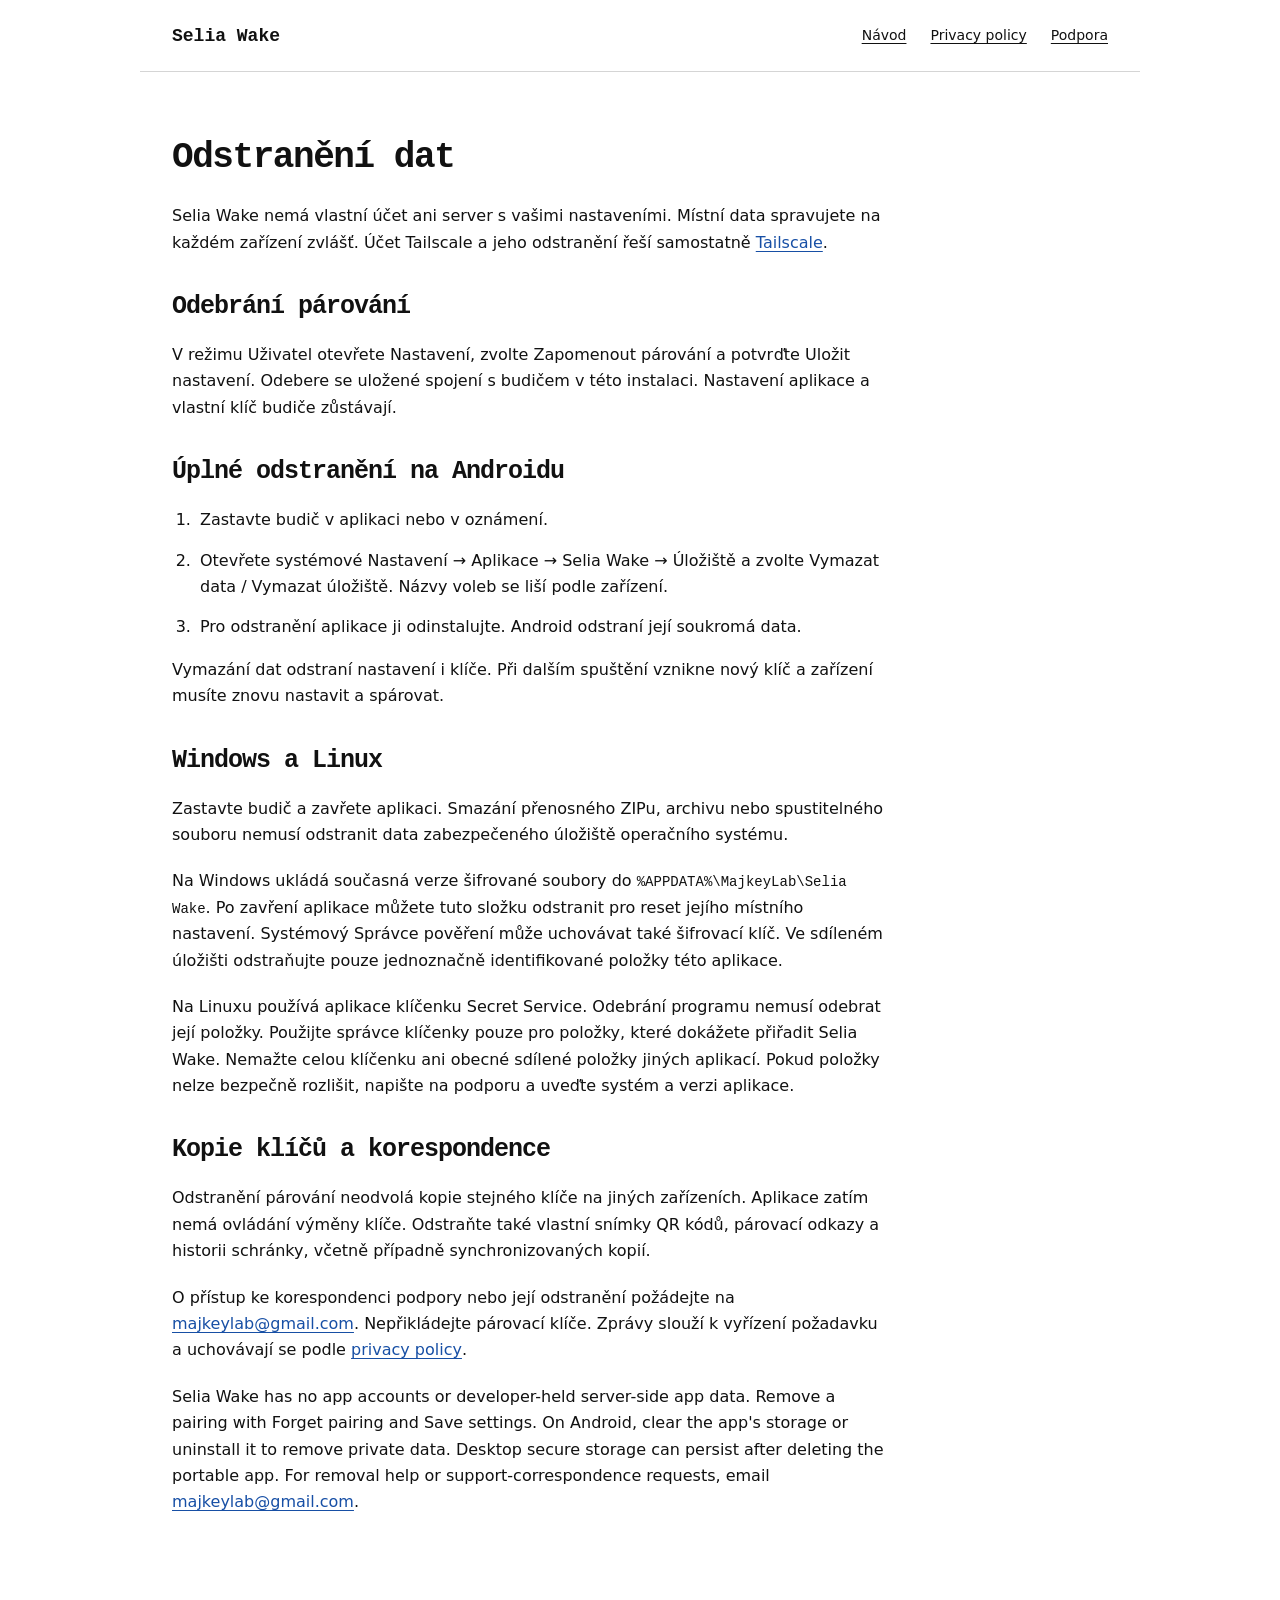
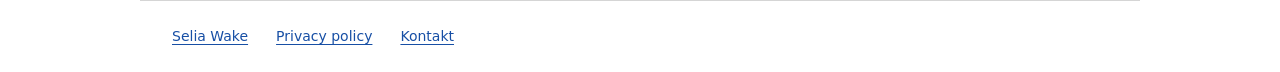
==== docs/delete-data.html @ 766b00bb "docs: add WoWLAN guide and public support site" ====
<!doctype html>
<html lang="cs">
<head><meta charset="utf-8"><meta name="viewport" content="width=device-width,initial-scale=1"><meta name="description" content="Jak odstranit párování a místní data Selia Wake. Android, Windows, Linux a kontakt pro soukromé žádosti."><title>Odstranění dat — Selia Wake</title><link rel="stylesheet" href="site.css"></head>
<body>
  <a class="skip" href="#main">Přeskočit na obsah</a>
  <header><a class="brand" href="index.html">Selia Wake</a><nav aria-label="Hlavní navigace"><a href="setup.html">Návod</a><a href="privacy.html" lang="en">Privacy policy</a><a href="support.html">Podpora</a></nav></header>
  <main id="main" class="policy">
    <h1>Odstranění dat</h1>
    <p>Selia Wake nemá vlastní účet ani server s vašimi nastaveními. Místní data spravujete na každém zařízení zvlášť. Účet Tailscale a jeho odstranění řeší samostatně <a href="https://tailscale.com/contact/support">Tailscale</a>.</p>
    <h2>Odebrání párování</h2>
    <p>V režimu Uživatel otevřete Nastavení, zvolte Zapomenout párování a potvrďte Uložit nastavení. Odebere se uložené spojení s budičem v této instalaci. Nastavení aplikace a vlastní klíč budiče zůstávají.</p>
    <h2>Úplné odstranění na Androidu</h2>
    <ol><li>Zastavte budič v aplikaci nebo v oznámení.</li><li>Otevřete systémové Nastavení → Aplikace → Selia Wake → Úložiště a zvolte Vymazat data / Vymazat úložiště. Názvy voleb se liší podle zařízení.</li><li>Pro odstranění aplikace ji odinstalujte. Android odstraní její soukromá data.</li></ol>
    <p>Vymazání dat odstraní nastavení i klíče. Při dalším spuštění vznikne nový klíč a zařízení musíte znovu nastavit a spárovat.</p>
    <h2>Windows a Linux</h2>
    <p>Zastavte budič a zavřete aplikaci. Smazání přenosného ZIPu, archivu nebo spustitelného souboru nemusí odstranit data zabezpečeného úložiště operačního systému.</p>
    <p>Na Windows ukládá současná verze šifrované soubory do <code>%APPDATA%\MajkeyLab\Selia Wake</code>. Po zavření aplikace můžete tuto složku odstranit pro reset jejího místního nastavení. Systémový Správce pověření může uchovávat také šifrovací klíč. Ve sdíleném úložišti odstraňujte pouze jednoznačně identifikované položky této aplikace.</p>
    <p>Na Linuxu používá aplikace klíčenku Secret Service. Odebrání programu nemusí odebrat její položky. Použijte správce klíčenky pouze pro položky, které dokážete přiřadit Selia Wake. Nemažte celou klíčenku ani obecné sdílené položky jiných aplikací. Pokud položky nelze bezpečně rozlišit, napište na podporu a uveďte systém a verzi aplikace.</p>
    <h2>Kopie klíčů a korespondence</h2>
    <p>Odstranění párování neodvolá kopie stejného klíče na jiných zařízeních. Aplikace zatím nemá ovládání výměny klíče. Odstraňte také vlastní snímky QR kódů, párovací odkazy a historii schránky, včetně případně synchronizovaných kopií.</p>
    <p>O přístup ke korespondenci podpory nebo její odstranění požádejte na <a href="mailto:majkeylab@gmail.com">majkeylab@gmail.com</a>. Nepřikládejte párovací klíče. Zprávy slouží k vyřízení požadavku a uchovávají se podle <a href="privacy.html" lang="en">privacy policy</a>.</p>
    <p lang="en">Selia Wake has no app accounts or developer-held server-side app data. Remove a pairing with Forget pairing and Save settings. On Android, clear the app's storage or uninstall it to remove private data. Desktop secure storage can persist after deleting the portable app. For removal help or support-correspondence requests, email <a href="mailto:majkeylab@gmail.com">majkeylab@gmail.com</a>.</p>
  </main>
  <footer><a href="index.html">Selia Wake</a><a href="privacy.html" lang="en">Privacy policy</a><a href="support.html">Kontakt</a></footer>
</body>
</html>
---- docs/site.css ----
:root{color-scheme:light dark;--paper:#fff;--ink:#111;--muted:#555;--line:#d5d5d5;--soft:#f4f4f4;--link:#174fa5;font-family:system-ui,sans-serif;line-height:1.65;color:var(--ink);background:var(--paper)}
*{box-sizing:border-box}body{margin:0}a{color:var(--link);text-underline-offset:.2em}a:hover{text-decoration-thickness:2px}a:focus-visible,summary:focus-visible{outline:3px solid var(--link);outline-offset:5px}
.skip{position:absolute;top:-100px;left:16px;background:var(--paper);padding:12px;z-index:2}.skip:focus{top:12px}
header,main,footer{max-width:1000px;margin:auto;padding:24px 32px}header{display:flex;align-items:center;justify-content:space-between;gap:20px;border-bottom:1px solid var(--line)}
.brand{display:inline-flex;align-items:center;gap:10px;color:var(--ink);font:700 18px ui-monospace,Consolas,monospace;text-decoration:none;white-space:nowrap}.brand svg{width:24px;height:24px}
nav{display:flex;flex-wrap:wrap;gap:8px 24px;font-size:14px}nav a{color:var(--ink)}nav a[aria-current=page]{font-weight:700}
main{padding-top:64px;padding-bottom:64px}h1,h2,h3{line-height:1.2;font-family:ui-monospace,Consolas,monospace;letter-spacing:-.04em}h1{font-size:clamp(32px,5.5vw,56px);max-width:18ch;margin:0 0 24px}h2{font-size:25px;margin:0 0 20px}h3{font-size:18px;margin:0 0 12px}
p,li{max-width:70ch}p{margin:0 0 20px}.intro{font-size:20px;max-width:56ch}.meta{font-size:14px;color:var(--muted)}
.actions{display:flex;flex-wrap:wrap;gap:12px;margin:28px 0 16px}.button{display:inline-flex;align-items:center;justify-content:center;min-height:48px;padding:10px 22px;border:1px solid var(--ink);font-weight:600;color:var(--paper);background:var(--ink);text-decoration:none;text-align:center}.button.secondary{color:var(--ink);background:var(--paper)}.button:hover{opacity:.8}
section{margin-top:56px;padding-top:32px;border-top:1px solid var(--line);scroll-margin-top:24px}.roles{display:grid;grid-template-columns:1fr 1fr;gap:40px}.roles p{margin-bottom:0}
.notice{padding:16px 20px;border-left:3px solid var(--ink);background:var(--soft);margin:24px 0}.notice p:last-child{margin-bottom:0}ol,ul{padding-left:24px}li{margin-bottom:14px;padding-left:4px}
code{font:14px/1.6 ui-monospace,Consolas,monospace;overflow-wrap:anywhere}pre{overflow-x:auto;padding:16px 20px;background:var(--soft);border:1px solid var(--line);max-width:100%;white-space:pre}pre code{overflow-wrap:normal}
table{width:100%;border-collapse:collapse;font-size:15px;margin:24px 0}th,td{text-align:left;padding:12px 10px;border-bottom:1px solid var(--line);vertical-align:top}th:first-child,td:first-child{padding-left:0}
details{padding:16px 0;border-bottom:1px solid var(--line)}summary{cursor:pointer;font-weight:600}details p{margin:16px 0 0}
footer{border-top:1px solid var(--line);display:flex;flex-wrap:wrap;gap:12px 28px;font-size:14px;color:var(--muted)}footer p{margin:0}.policy h1{font-size:36px;max-width:none}.policy h2{margin-top:36px}
@media(prefers-color-scheme:dark){:root{--paper:#111;--ink:#f5f5f5;--muted:#b3b3b3;--line:#444;--soft:#1e1e1e;--link:#9ec5ff}}
@media(max-width:620px){header,main,footer{padding-left:20px;padding-right:20px}header{align-items:flex-start;flex-direction:column;gap:16px}nav{gap:8px 18px}main{padding-top:40px;padding-bottom:40px}.roles{grid-template-columns:1fr;gap:28px}.intro{font-size:18px}.actions{flex-direction:column}.button{width:100%}h2{font-size:22px}section{margin-top:40px}.policy h1{font-size:30px}th,td{padding:10px 6px}}
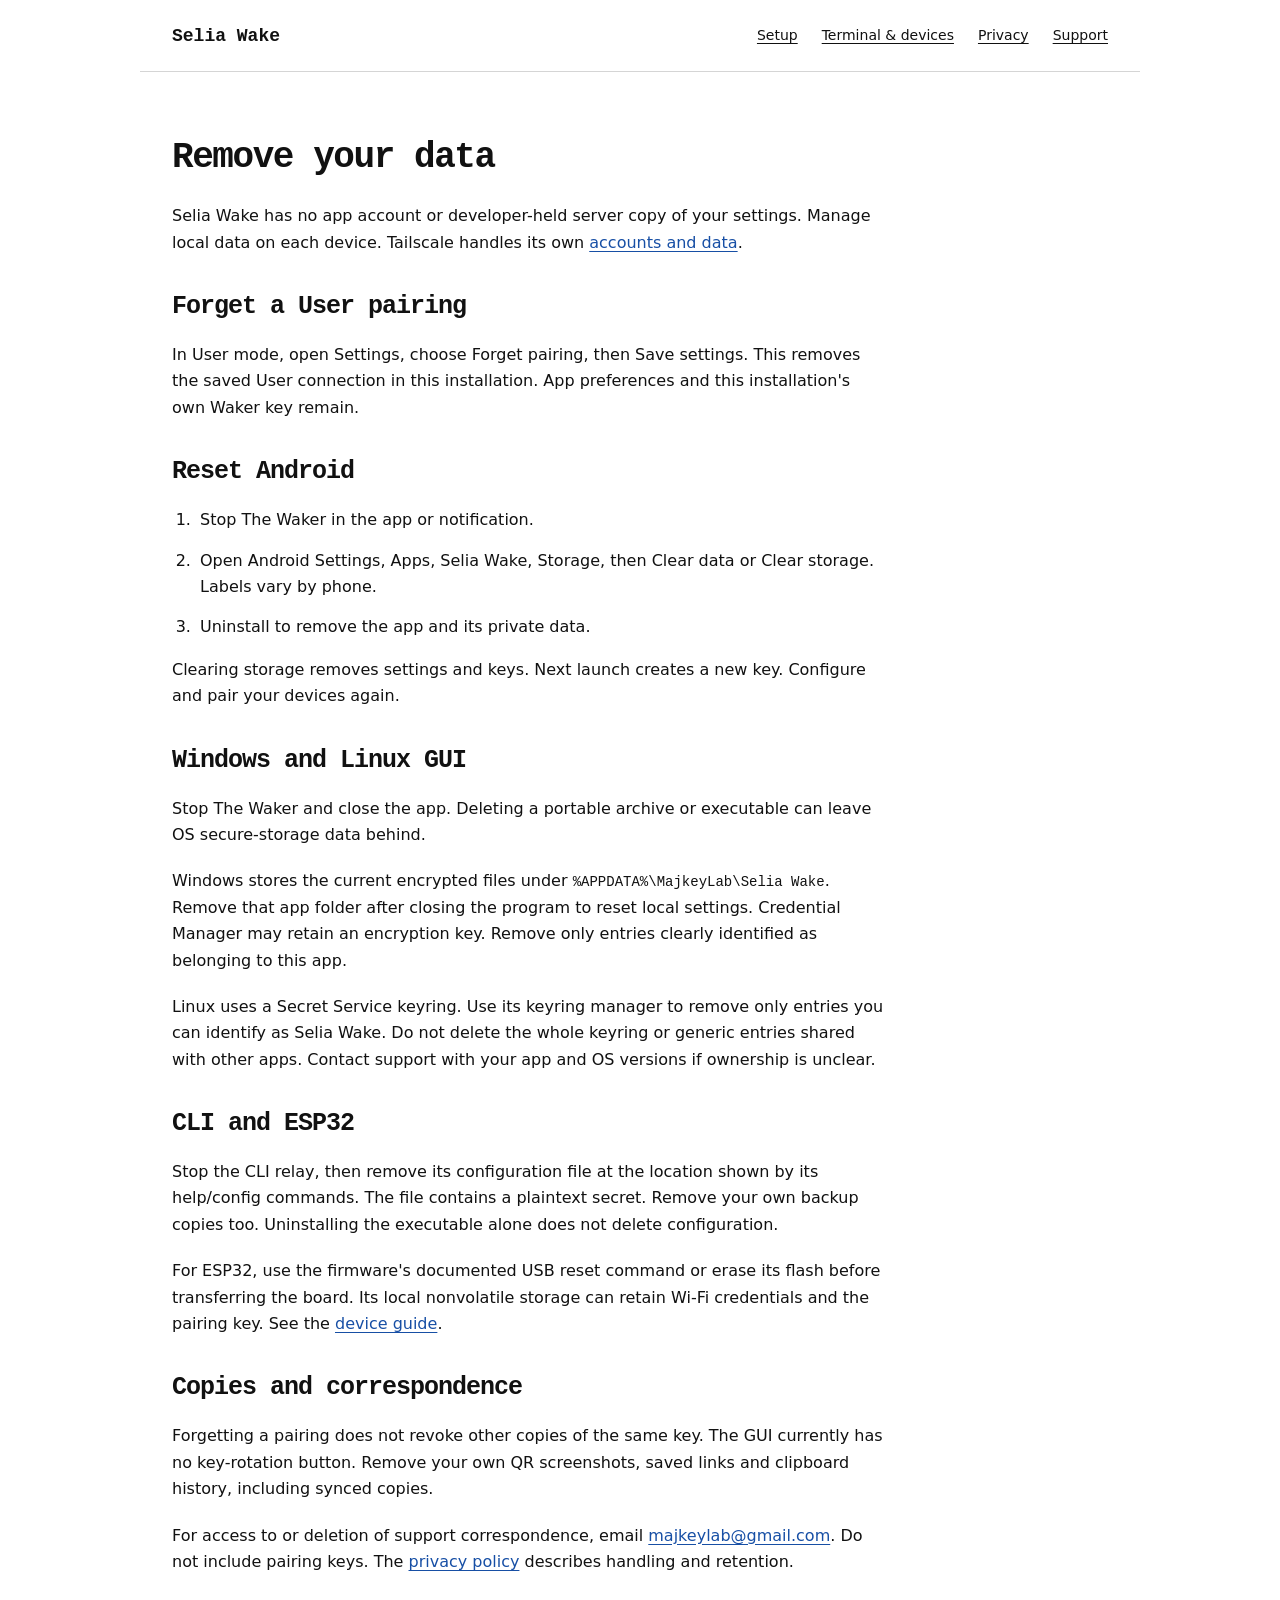
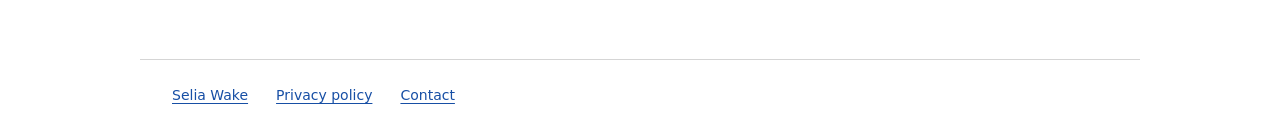
==== commit 15530741: "feat: add desktop themes and standalone wake relays" ====
--- a/docs/delete-data.html
+++ b/docs/delete-data.html
@@ -1,26 +1,17 @@
 <!doctype html>
-<html lang="cs">
-<head><meta charset="utf-8"><meta name="viewport" content="width=device-width,initial-scale=1"><meta name="description" content="Jak odstranit párování a místní data Selia Wake. Android, Windows, Linux a kontakt pro soukromé žádosti."><title>Odstranění dat — Selia Wake</title><link rel="stylesheet" href="site.css"></head>
+<html lang="en">
+<head><meta charset="utf-8"><meta name="viewport" content="width=device-width,initial-scale=1"><meta name="description" content="Remove Selia Wake pairings, local configuration and support correspondence."><title>Data removal | Selia Wake</title><link rel="stylesheet" href="site.css"></head>
 <body>
-  <a class="skip" href="#main">Přeskočit na obsah</a>
-  <header><a class="brand" href="index.html">Selia Wake</a><nav aria-label="Hlavní navigace"><a href="setup.html">Návod</a><a href="privacy.html" lang="en">Privacy policy</a><a href="support.html">Podpora</a></nav></header>
+  <a class="skip" href="#main">Skip to content</a>
+  <header><a class="brand" href="index.html">Selia Wake</a><nav aria-label="Main navigation"><a href="setup.html">Setup</a><a href="terminal.html">Terminal &amp; devices</a><a href="privacy.html">Privacy</a><a href="support.html">Support</a></nav></header>
   <main id="main" class="policy">
-    <h1>Odstranění dat</h1>
-    <p>Selia Wake nemá vlastní účet ani server s vašimi nastaveními. Místní data spravujete na každém zařízení zvlášť. Účet Tailscale a jeho odstranění řeší samostatně <a href="https://tailscale.com/contact/support">Tailscale</a>.</p>
-    <h2>Odebrání párování</h2>
-    <p>V režimu Uživatel otevřete Nastavení, zvolte Zapomenout párování a potvrďte Uložit nastavení. Odebere se uložené spojení s budičem v této instalaci. Nastavení aplikace a vlastní klíč budiče zůstávají.</p>
-    <h2>Úplné odstranění na Androidu</h2>
-    <ol><li>Zastavte budič v aplikaci nebo v oznámení.</li><li>Otevřete systémové Nastavení → Aplikace → Selia Wake → Úložiště a zvolte Vymazat data / Vymazat úložiště. Názvy voleb se liší podle zařízení.</li><li>Pro odstranění aplikace ji odinstalujte. Android odstraní její soukromá data.</li></ol>
-    <p>Vymazání dat odstraní nastavení i klíče. Při dalším spuštění vznikne nový klíč a zařízení musíte znovu nastavit a spárovat.</p>
-    <h2>Windows a Linux</h2>
-    <p>Zastavte budič a zavřete aplikaci. Smazání přenosného ZIPu, archivu nebo spustitelného souboru nemusí odstranit data zabezpečeného úložiště operačního systému.</p>
-    <p>Na Windows ukládá současná verze šifrované soubory do <code>%APPDATA%\MajkeyLab\Selia Wake</code>. Po zavření aplikace můžete tuto složku odstranit pro reset jejího místního nastavení. Systémový Správce pověření může uchovávat také šifrovací klíč. Ve sdíleném úložišti odstraňujte pouze jednoznačně identifikované položky této aplikace.</p>
-    <p>Na Linuxu používá aplikace klíčenku Secret Service. Odebrání programu nemusí odebrat její položky. Použijte správce klíčenky pouze pro položky, které dokážete přiřadit Selia Wake. Nemažte celou klíčenku ani obecné sdílené položky jiných aplikací. Pokud položky nelze bezpečně rozlišit, napište na podporu a uveďte systém a verzi aplikace.</p>
-    <h2>Kopie klíčů a korespondence</h2>
-    <p>Odstranění párování neodvolá kopie stejného klíče na jiných zařízeních. Aplikace zatím nemá ovládání výměny klíče. Odstraňte také vlastní snímky QR kódů, párovací odkazy a historii schránky, včetně případně synchronizovaných kopií.</p>
-    <p>O přístup ke korespondenci podpory nebo její odstranění požádejte na <a href="mailto:majkeylab@gmail.com">majkeylab@gmail.com</a>. Nepřikládejte párovací klíče. Zprávy slouží k vyřízení požadavku a uchovávají se podle <a href="privacy.html" lang="en">privacy policy</a>.</p>
-    <p lang="en">Selia Wake has no app accounts or developer-held server-side app data. Remove a pairing with Forget pairing and Save settings. On Android, clear the app's storage or uninstall it to remove private data. Desktop secure storage can persist after deleting the portable app. For removal help or support-correspondence requests, email <a href="mailto:majkeylab@gmail.com">majkeylab@gmail.com</a>.</p>
+    <h1>Remove your data</h1><p>Selia Wake has no app account or developer-held server copy of your settings. Manage local data on each device. Tailscale handles its own <a href="https://tailscale.com/contact/support">accounts and data</a>.</p>
+    <h2>Forget a User pairing</h2><p>In User mode, open Settings, choose Forget pairing, then Save settings. This removes the saved User connection in this installation. App preferences and this installation's own Waker key remain.</p>
+    <h2>Reset Android</h2><ol><li>Stop The Waker in the app or notification.</li><li>Open Android Settings, Apps, Selia Wake, Storage, then Clear data or Clear storage. Labels vary by phone.</li><li>Uninstall to remove the app and its private data.</li></ol><p>Clearing storage removes settings and keys. Next launch creates a new key. Configure and pair your devices again.</p>
+    <h2>Windows and Linux GUI</h2><p>Stop The Waker and close the app. Deleting a portable archive or executable can leave OS secure-storage data behind.</p><p>Windows stores the current encrypted files under <code>%APPDATA%\MajkeyLab\Selia Wake</code>. Remove that app folder after closing the program to reset local settings. Credential Manager may retain an encryption key. Remove only entries clearly identified as belonging to this app.</p><p>Linux uses a Secret Service keyring. Use its keyring manager to remove only entries you can identify as Selia Wake. Do not delete the whole keyring or generic entries shared with other apps. Contact support with your app and OS versions if ownership is unclear.</p>
+    <h2>CLI and ESP32</h2><p>Stop the CLI relay, then remove its configuration file at the location shown by its help/config commands. The file contains a plaintext secret. Remove your own backup copies too. Uninstalling the executable alone does not delete configuration.</p><p>For ESP32, use the firmware's documented USB reset command or erase its flash before transferring the board. Its local nonvolatile storage can retain Wi-Fi credentials and the pairing key. See the <a href="terminal.html">device guide</a>.</p>
+    <h2>Copies and correspondence</h2><p>Forgetting a pairing does not revoke other copies of the same key. The GUI currently has no key-rotation button. Remove your own QR screenshots, saved links and clipboard history, including synced copies.</p><p>For access to or deletion of support correspondence, email <a href="mailto:majkeylab@gmail.com">majkeylab@gmail.com</a>. Do not include pairing keys. The <a href="privacy.html">privacy policy</a> describes handling and retention.</p>
   </main>
-  <footer><a href="index.html">Selia Wake</a><a href="privacy.html" lang="en">Privacy policy</a><a href="support.html">Kontakt</a></footer>
+  <footer><a href="index.html">Selia Wake</a><a href="privacy.html">Privacy policy</a><a href="support.html">Contact</a></footer>
 </body>
 </html>
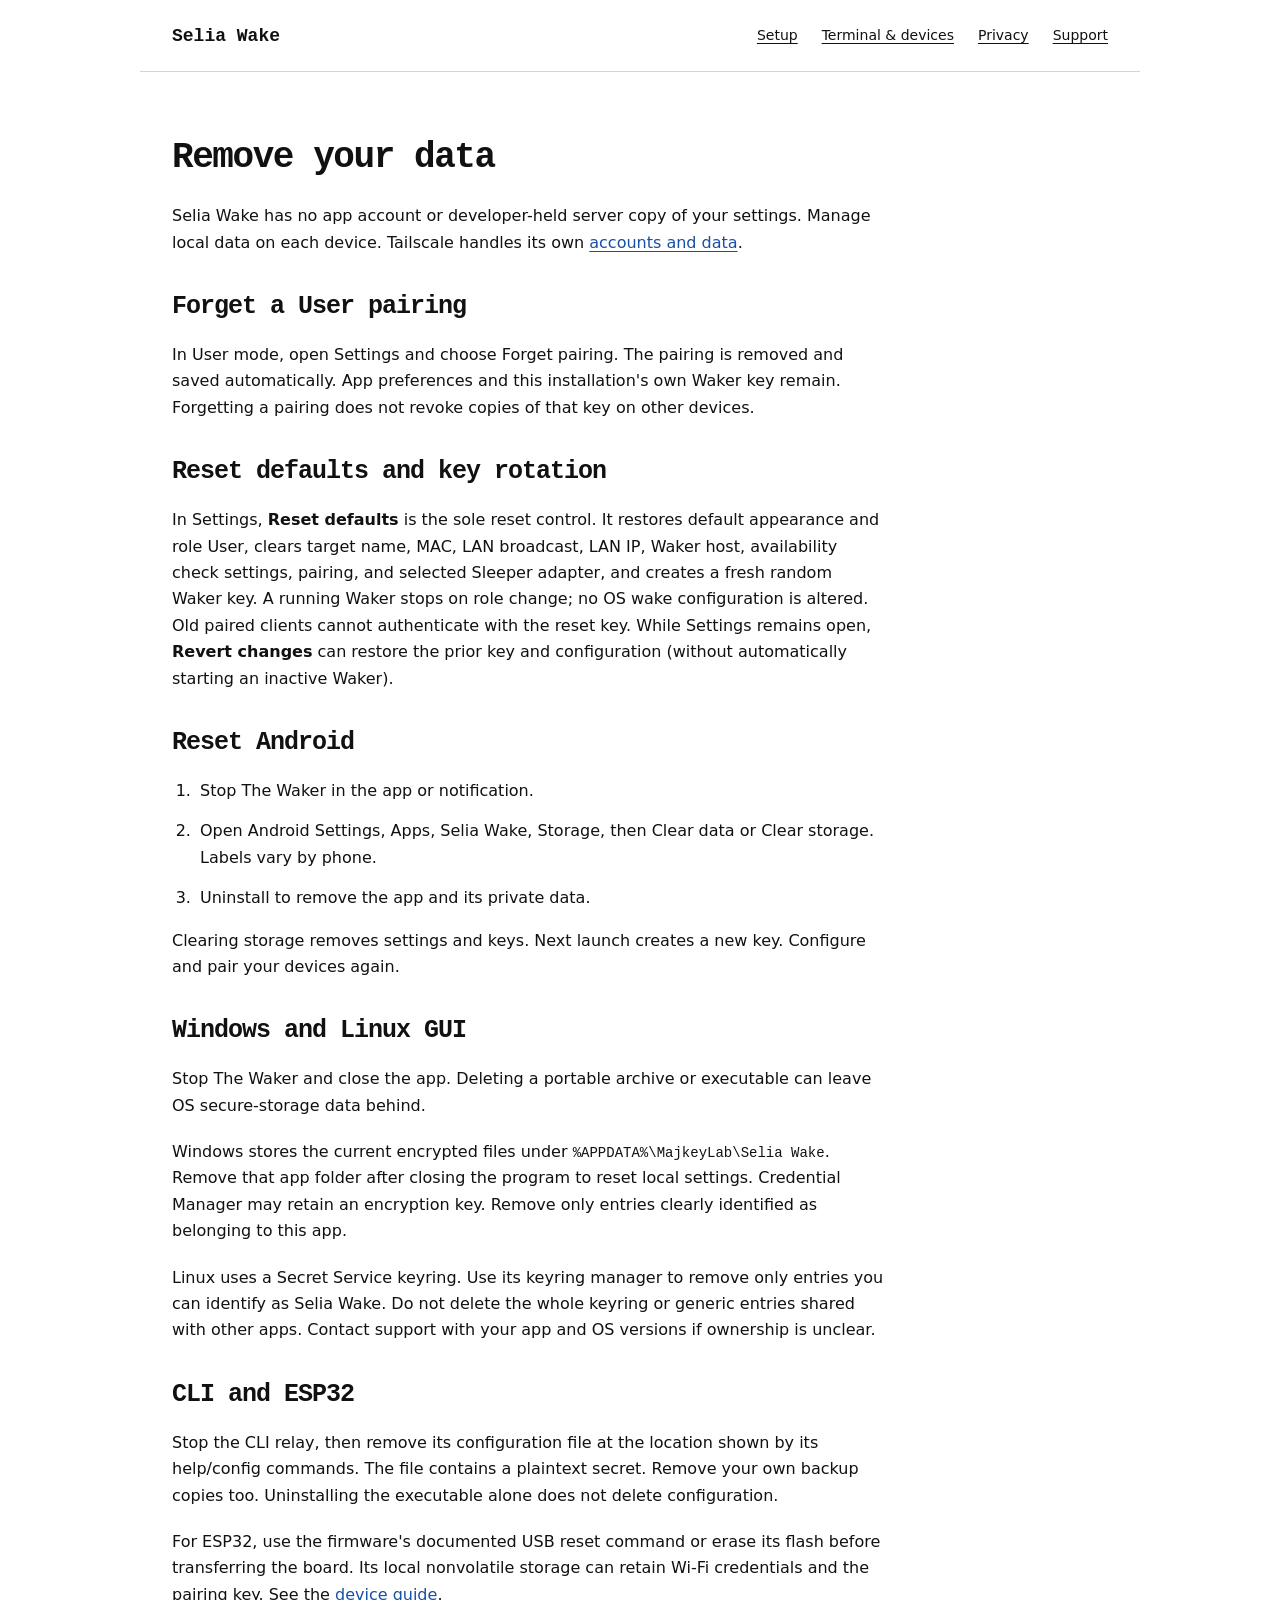
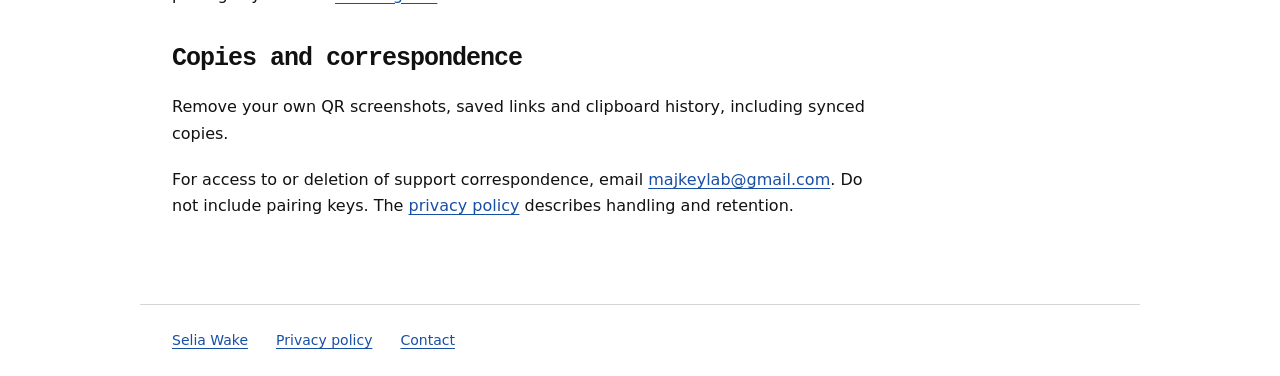
==== commit 2d33575f: "feat: autosave settings with revert and connection reset" ====
--- a/docs/delete-data.html
+++ b/docs/delete-data.html
@@ -6,11 +6,12 @@
   <header><a class="brand" href="index.html">Selia Wake</a><nav aria-label="Main navigation"><a href="setup.html">Setup</a><a href="terminal.html">Terminal &amp; devices</a><a href="privacy.html">Privacy</a><a href="support.html">Support</a></nav></header>
   <main id="main" class="policy">
     <h1>Remove your data</h1><p>Selia Wake has no app account or developer-held server copy of your settings. Manage local data on each device. Tailscale handles its own <a href="https://tailscale.com/contact/support">accounts and data</a>.</p>
-    <h2>Forget a User pairing</h2><p>In User mode, open Settings, choose Forget pairing, then Save settings. This removes the saved User connection in this installation. App preferences and this installation's own Waker key remain.</p>
+    <h2>Forget a User pairing</h2><p>In User mode, open Settings and choose Forget pairing. The pairing is removed and saved automatically. App preferences and this installation's own Waker key remain. Forgetting a pairing does not revoke copies of that key on other devices.</p>
+    <h2>Reset defaults and key rotation</h2><p>In Settings, <strong>Reset defaults</strong> is the sole reset control. It restores default appearance and role User, clears target name, MAC, LAN broadcast, LAN IP, Waker host, availability check settings, pairing, and selected Sleeper adapter, and creates a fresh random Waker key. A running Waker stops on role change; no OS wake configuration is altered. Old paired clients cannot authenticate with the reset key. While Settings remains open, <strong>Revert changes</strong> can restore the prior key and configuration (without automatically starting an inactive Waker).</p>
     <h2>Reset Android</h2><ol><li>Stop The Waker in the app or notification.</li><li>Open Android Settings, Apps, Selia Wake, Storage, then Clear data or Clear storage. Labels vary by phone.</li><li>Uninstall to remove the app and its private data.</li></ol><p>Clearing storage removes settings and keys. Next launch creates a new key. Configure and pair your devices again.</p>
     <h2>Windows and Linux GUI</h2><p>Stop The Waker and close the app. Deleting a portable archive or executable can leave OS secure-storage data behind.</p><p>Windows stores the current encrypted files under <code>%APPDATA%\MajkeyLab\Selia Wake</code>. Remove that app folder after closing the program to reset local settings. Credential Manager may retain an encryption key. Remove only entries clearly identified as belonging to this app.</p><p>Linux uses a Secret Service keyring. Use its keyring manager to remove only entries you can identify as Selia Wake. Do not delete the whole keyring or generic entries shared with other apps. Contact support with your app and OS versions if ownership is unclear.</p>
     <h2>CLI and ESP32</h2><p>Stop the CLI relay, then remove its configuration file at the location shown by its help/config commands. The file contains a plaintext secret. Remove your own backup copies too. Uninstalling the executable alone does not delete configuration.</p><p>For ESP32, use the firmware's documented USB reset command or erase its flash before transferring the board. Its local nonvolatile storage can retain Wi-Fi credentials and the pairing key. See the <a href="terminal.html">device guide</a>.</p>
-    <h2>Copies and correspondence</h2><p>Forgetting a pairing does not revoke other copies of the same key. The GUI currently has no key-rotation button. Remove your own QR screenshots, saved links and clipboard history, including synced copies.</p><p>For access to or deletion of support correspondence, email <a href="mailto:majkeylab@gmail.com">majkeylab@gmail.com</a>. Do not include pairing keys. The <a href="privacy.html">privacy policy</a> describes handling and retention.</p>
+    <h2>Copies and correspondence</h2><p>Remove your own QR screenshots, saved links and clipboard history, including synced copies.</p><p>For access to or deletion of support correspondence, email <a href="mailto:majkeylab@gmail.com">majkeylab@gmail.com</a>. Do not include pairing keys. The <a href="privacy.html">privacy policy</a> describes handling and retention.</p>
   </main>
   <footer><a href="index.html">Selia Wake</a><a href="privacy.html">Privacy policy</a><a href="support.html">Contact</a></footer>
 </body>
